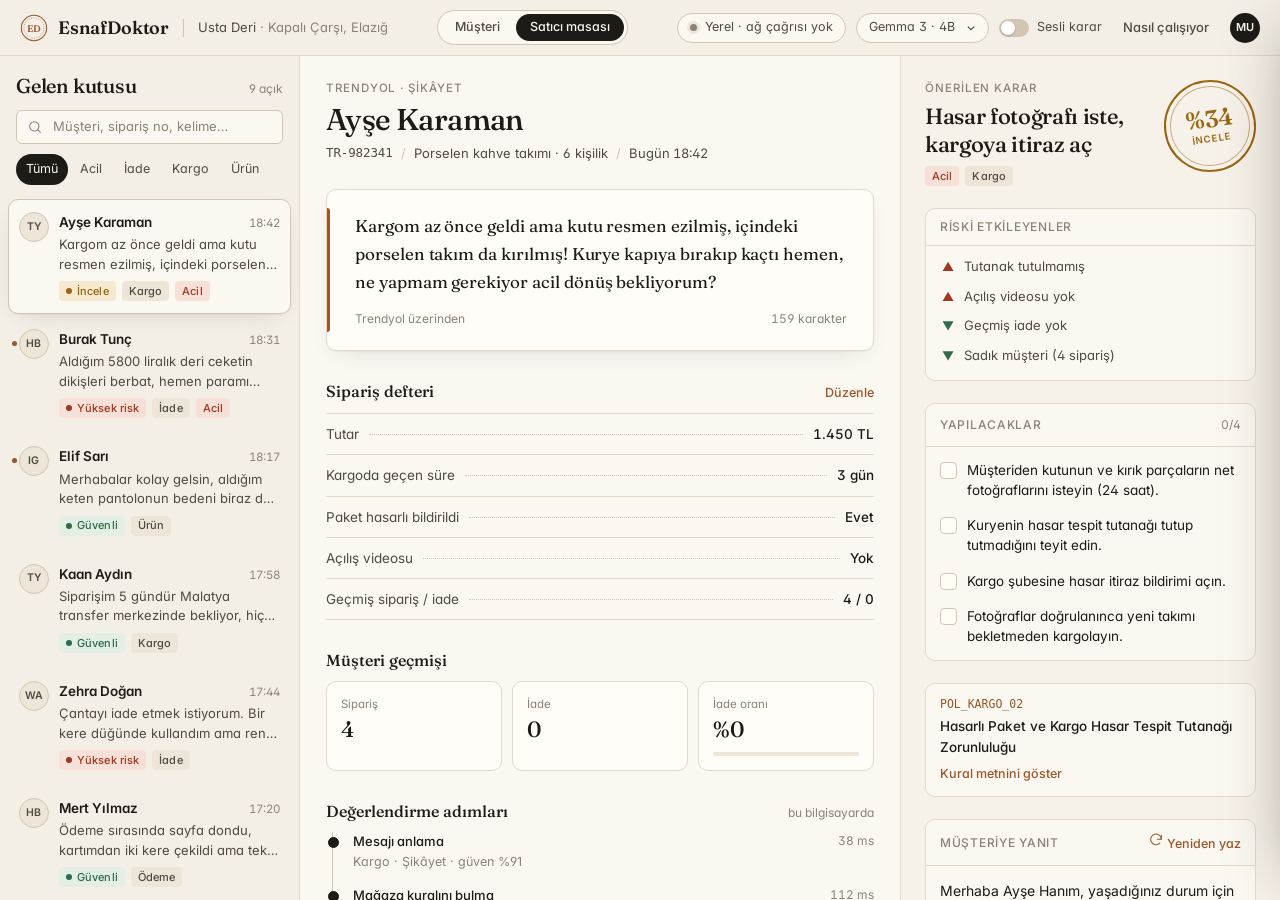
==== web/satici.html @ 16bcc296 "feat: replace Streamlit UI with HTML/CSS/JS customer page and seller desk - web/index.html: customer" ====
<!doctype html>
<html lang="tr">
<head>
  <meta charset="utf-8">
  <meta name="viewport" content="width=device-width, initial-scale=1">
  <title>EsnafDoktor · Satıcı masası</title>
  <meta name="description" content="Esnaf için çevrimdışı müşteri mesajı ve iade uyuşmazlığı masası.">
  <link rel="preconnect" href="https://fonts.googleapis.com">
  <link rel="preconnect" href="https://fonts.gstatic.com" crossorigin>
  <link href="https://fonts.googleapis.com/css2?family=Fraunces:opsz,wght@9..144,400;9..144,500;9..144,600&family=Inter:wght@400;500;600&display=swap" rel="stylesheet">
  <link rel="stylesheet" href="css/app.css">
</head>
<body>
  <header class="topbar">
    <div class="brand">
      <svg class="brand-mark" viewBox="0 0 32 32" aria-hidden="true">
        <circle cx="16" cy="16" r="14.5" fill="none" stroke="currentColor" stroke-width="1.2"/>
        <circle cx="16" cy="16" r="11.5" fill="none" stroke="currentColor" stroke-width=".6" stroke-dasharray="1.2 1.6"/>
        <text x="16" y="20.2" text-anchor="middle" font-family="Fraunces, Georgia, serif" font-size="11" font-weight="600" fill="currentColor">ED</text>
      </svg>
      <span class="brand-name">EsnafDoktor</span>
      <span class="brand-sep" aria-hidden="true"></span>
      <span class="shop-name">Usta Deri <span class="muted">· Kapalı Çarşı, Elazığ</span></span>
    </div>

    <nav class="view-switch" aria-label="Görünüm">
      <a href="index.html">Müşteri</a>
      <a href="satici.html" class="is-active" aria-current="page">Satıcı masası</a>
    </nav>

    <div class="topbar-right">
      <span class="status-chip" id="netStatus" title="Tüm işlem bu bilgisayarda yapılır">
        <span class="status-dot"></span><span id="netLabel">Yerel · ağ çağrısı yok</span>
      </span>

      <label class="model-select">
        <span class="sr-only">Model</span>
        <select id="modelSelect">
          <option value="gemma3:4b">Gemma 3 · 4B</option>
          <option value="qwen2.5:7b">Qwen 2.5 · 7B</option>
          <option value="llama3.2:3b">Llama 3.2 · 3B</option>
        </select>
      </label>

      <label class="switch" title="Her vakada kararı otomatik sesli oku">
        <input type="checkbox" id="autoSpeakSeller">
        <span class="switch-track"><span class="switch-thumb"></span></span>
        <span class="switch-label">Sesli karar</span>
      </label>

      <button class="btn btn-ghost" id="openHow" type="button">Nasıl çalışıyor</button>
      <span class="avatar" title="Mehmet Usta">MU</span>
    </div>
  </header>

  <main class="desk" id="desk">
    <!-- Gelen kutusu -->
    <section class="pane pane-queue" aria-label="Gelen kutusu">
      <div class="pane-head">
        <div class="pane-title-row">
          <h2 class="pane-title">Gelen kutusu</h2>
          <span class="count" id="openCount"></span>
        </div>
        <div class="search">
          <svg viewBox="0 0 24 24" class="ico" aria-hidden="true"><circle cx="11" cy="11" r="7"/><path d="m20 20-3.5-3.5"/></svg>
          <input id="search" type="search" placeholder="Müşteri, sipariş no, kelime…" autocomplete="off">
        </div>
        <div class="filters" role="tablist" id="filters">
          <button role="tab" data-filter="all" class="is-active">Tümü</button>
          <button role="tab" data-filter="acil">Acil</button>
          <button role="tab" data-filter="iade">İade</button>
          <button role="tab" data-filter="kargo">Kargo</button>
          <button role="tab" data-filter="urun">Ürün</button>
        </div>
      </div>
      <ul class="queue" id="queue"></ul>
    </section>

    <!-- Vaka -->
    <section class="pane pane-case" aria-label="Seçili mesaj" id="casePane"></section>

    <!-- Karar -->
    <aside class="pane pane-decision" aria-label="Karar önerisi" id="decisionPane"></aside>
  </main>

  <!-- Nasıl çalışıyor çekmecesi -->
  <div class="scrim" id="scrim" hidden></div>
  <aside class="drawer" id="howDrawer" aria-hidden="true" aria-label="Nasıl çalışıyor">
    <div class="drawer-head">
      <div>
        <p class="eyebrow">Teknik dosya</p>
        <h2 class="drawer-title">Nasıl çalışıyor</h2>
      </div>
      <button class="icon-btn" id="closeHow" type="button" aria-label="Kapat">
        <svg viewBox="0 0 24 24" class="ico"><path d="M6 6l12 12M18 6 6 18"/></svg>
      </button>
    </div>
    <div class="drawer-body" id="howBody"></div>
  </aside>

  <div class="toast" id="toast" role="status" aria-live="polite"></div>

  <script src="js/policies.js"></script>
  <script src="js/engine.js"></script>
  <script src="js/shared.js"></script>
  <script src="js/data.js"></script>
  <script src="js/app.js"></script>
</body>
</html>
---- web/css/app.css ----
/* EsnafDoktor — iş masası
   Görsel dil: sıcak kâğıt, mürekkep, tek konyak vurgusu. */

:root {
  --paper: #f4efe6;
  --paper-2: #ece5d8;
  --sheet: #fbf8f2;
  --sheet-2: #f7f2e9;
  --ink: #1d1b17;
  --ink-2: #4f4a42;
  --ink-3: #8a8377;
  --line: #e2d9c9;
  --line-2: #d2c6b2;
  --cognac: #9a5528;
  --cognac-soft: #f1e2d3;

  --safe: #2f6a49;
  --safe-soft: #e3eee4;
  --warn: #9a6512;
  --warn-soft: #f5e9cf;
  --risk: #a2361f;
  --risk-soft: #f6e0d8;

  --serif: "Fraunces", "Iowan Old Style", Georgia, serif;
  --sans: "Inter", "Segoe UI", system-ui, -apple-system, sans-serif;
  --mono: ui-monospace, "Cascadia Mono", "SF Mono", Consolas, monospace;

  --r: 10px;
  --r-sm: 6px;
  --shadow: 0 1px 0 rgba(29, 27, 23, .04), 0 8px 24px -12px rgba(29, 27, 23, .18);
}

* { box-sizing: border-box; }
html, body { height: 100%; }
body {
  margin: 0;
  background: var(--paper);
  color: var(--ink);
  font: 400 14px/1.5 var(--sans);
  -webkit-font-smoothing: antialiased;
  font-feature-settings: "cv11", "ss01";
  display: flex;
  flex-direction: column;
  overflow: hidden;
}
button, input, select, textarea { font: inherit; color: inherit; }
button { cursor: pointer; }
.sr-only { position: absolute; width: 1px; height: 1px; overflow: hidden; clip: rect(0 0 0 0); }
.muted { color: var(--ink-3); }
.ico { width: 16px; height: 16px; fill: none; stroke: currentColor; stroke-width: 1.6; stroke-linecap: round; stroke-linejoin: round; flex: none; }
.num { font-variant-numeric: tabular-nums; }
.mono { font-family: var(--mono); font-size: 12.5px; letter-spacing: -.01em; }
:focus-visible { outline: 2px solid var(--cognac); outline-offset: 2px; }

/* ---------- Üst çubuk ---------- */
.topbar {
  height: 56px;
  flex: none;
  display: flex;
  align-items: center;
  justify-content: space-between;
  padding: 0 20px;
  border-bottom: 1px solid var(--line);
  background: var(--paper);
}
.brand { display: flex; align-items: center; gap: 10px; min-width: 0; }
.brand-mark { width: 28px; height: 28px; color: var(--cognac); flex: none; }
.brand-name { font: 600 18px/1 var(--serif); letter-spacing: -.01em; }
.brand-sep { width: 1px; height: 18px; background: var(--line-2); margin: 0 4px; }
.shop-name { font-size: 13px; color: var(--ink-2); white-space: nowrap; overflow: hidden; text-overflow: ellipsis; }

.topbar-right { display: flex; align-items: center; gap: 10px; }
.status-chip {
  display: inline-flex; align-items: center; gap: 8px;
  height: 30px; padding: 0 12px;
  border: 1px solid var(--line-2); border-radius: 999px;
  font-size: 12.5px; color: var(--ink-2); background: var(--sheet);
}
.status-dot { width: 7px; height: 7px; border-radius: 50%; background: var(--safe); box-shadow: 0 0 0 3px var(--safe-soft); }
.status-chip.is-online .status-dot { background: var(--ink-3); box-shadow: 0 0 0 3px var(--paper-2); }

.model-select select {
  appearance: none;
  height: 30px; padding: 0 30px 0 12px;
  border: 1px solid var(--line-2); border-radius: 999px;
  background: var(--sheet) url("data:image/svg+xml,%3Csvg xmlns='http://www.w3.org/2000/svg' viewBox='0 0 24 24' fill='none' stroke='%234f4a42' stroke-width='2' stroke-linecap='round'%3E%3Cpath d='m7 10 5 5 5-5'/%3E%3C/svg%3E") no-repeat right 10px center / 14px;
  font-size: 12.5px; color: var(--ink-2);
}
.avatar {
  width: 30px; height: 30px; border-radius: 50%;
  display: grid; place-items: center;
  background: var(--ink); color: var(--sheet);
  font: 600 11px/1 var(--sans); letter-spacing: .02em;
}

/* ---------- Butonlar ---------- */
.btn {
  display: inline-flex; align-items: center; justify-content: center; gap: 8px;
  height: 34px; padding: 0 14px;
  border-radius: var(--r-sm);
  border: 1px solid transparent;
  font-weight: 500; font-size: 13px;
  transition: background .15s, border-color .15s, color .15s;
  white-space: nowrap;
}
.btn-primary { background: var(--ink); color: var(--sheet); }
.btn-primary:hover { background: #2d2a24; }
.btn-secondary { background: var(--sheet); border-color: var(--line-2); color: var(--ink); }
.btn-secondary:hover { border-color: var(--ink-3); }
.btn-ghost { background: transparent; color: var(--ink-2); height: 30px; padding: 0 10px; }
.btn-ghost:hover { color: var(--ink); background: var(--paper-2); }
.btn kbd, .kbd {
  font: 500 11px/1 var(--sans);
  padding: 3px 5px; border-radius: 4px;
  border: 1px solid currentColor; opacity: .55;
}
.icon-btn {
  width: 34px; height: 34px; display: grid; place-items: center;
  border-radius: var(--r-sm); border: 1px solid var(--line-2); background: var(--sheet);
  color: var(--ink-2);
}
.icon-btn:hover { color: var(--ink); border-color: var(--ink-3); }
.icon-btn.is-on { background: var(--ink); color: var(--sheet); border-color: var(--ink); }

/* ---------- Masa düzeni ---------- */
.desk {
  flex: 1;
  min-height: 0;
  display: grid;
  grid-template-columns: 340px minmax(0, 1fr) 420px;
}
.pane { min-height: 0; overflow: auto; }
.pane-queue { border-right: 1px solid var(--line); display: flex; flex-direction: column; overflow: hidden; }
.pane-case { background: var(--sheet); }
.pane-decision { border-left: 1px solid var(--line); background: var(--sheet-2); }

/* ---------- Gelen kutusu ---------- */
.pane-head { padding: 18px 16px 10px; flex: none; }
.pane-title-row { display: flex; align-items: baseline; justify-content: space-between; margin-bottom: 12px; }
.pane-title { margin: 0; font: 500 20px/1.2 var(--serif); letter-spacing: -.01em; }
.count { font-size: 12px; color: var(--ink-3); }

.search {
  display: flex; align-items: center; gap: 8px;
  height: 34px; padding: 0 10px;
  border: 1px solid var(--line-2); border-radius: var(--r-sm);
  background: var(--sheet); color: var(--ink-3);
}
.search:focus-within { border-color: var(--ink-3); }
.search input { flex: 1; min-width: 0; border: 0; background: none; outline: none; font-size: 13px; color: var(--ink); }
.search input::placeholder { color: var(--ink-3); }

.filters { display: flex; gap: 2px; margin-top: 10px; overflow-x: auto; scrollbar-width: none; }
.filters button {
  border: 0; background: none;
  padding: 6px 10px; border-radius: 999px;
  font-size: 12.5px; color: var(--ink-2);
}
.filters button:hover { background: var(--paper-2); }
.filters button.is-active { background: var(--ink); color: var(--sheet); }

.queue { list-style: none; margin: 0; padding: 4px 8px 16px; overflow: auto; flex: 1; }
.q-item {
  position: relative;
  display: grid;
  grid-template-columns: 30px 1fr;
  gap: 10px;
  padding: 12px 10px 12px 10px;
  border-radius: var(--r);
  cursor: pointer;
  border: 1px solid transparent;
}
.q-item + .q-item { margin-top: 2px; }
.q-item:hover { background: var(--paper-2); }
.q-item.is-selected { background: var(--sheet); border-color: var(--line-2); box-shadow: var(--shadow); }
.q-item.is-done { opacity: .5; }
.src {
  width: 30px; height: 30px; border-radius: 50%;
  display: grid; place-items: center;
  font: 600 10.5px/1 var(--sans); letter-spacing: .03em;
  color: var(--ink-2); background: var(--paper-2); border: 1px solid var(--line-2);
}
.q-top { display: flex; align-items: baseline; gap: 8px; }
.q-name { font-weight: 600; font-size: 13.5px; flex: 1; min-width: 0; white-space: nowrap; overflow: hidden; text-overflow: ellipsis; }
.q-time { font-size: 11.5px; color: var(--ink-3); }
.q-preview {
  margin: 3px 0 7px; font-size: 13px; color: var(--ink-2);
  display: -webkit-box; -webkit-line-clamp: 2; -webkit-box-orient: vertical; overflow: hidden;
}
.q-meta { display: flex; align-items: center; gap: 6px; flex-wrap: wrap; }
.unread-dot { position: absolute; left: 3px; top: 24px; width: 5px; height: 5px; border-radius: 50%; background: var(--cognac); }

.tag {
  display: inline-flex; align-items: center; gap: 5px;
  height: 20px; padding: 0 7px; border-radius: 4px;
  font-size: 11px; font-weight: 500; letter-spacing: .01em;
  background: var(--paper-2); color: var(--ink-2);
}
.tag .dot { width: 6px; height: 6px; border-radius: 50%; background: currentColor; }
.tag.green { background: var(--safe-soft); color: var(--safe); }
.tag.yellow { background: var(--warn-soft); color: var(--warn); }
.tag.red { background: var(--risk-soft); color: var(--risk); }
.tag.done { background: transparent; border: 1px solid var(--line-2); color: var(--ink-3); }

.empty-q { padding: 30px 16px; text-align: center; color: var(--ink-3); font-size: 13px; }

/* ---------- Vaka ---------- */
.case { max-width: 720px; margin: 0 auto; padding: 28px 36px 48px; }
.back { display: none; }
.case-head { display: flex; align-items: flex-start; justify-content: space-between; gap: 16px; }
.eyebrow { margin: 0 0 6px; font-size: 11.5px; letter-spacing: .08em; text-transform: uppercase; color: var(--ink-3); font-weight: 500; }
.case-name { margin: 0; font: 500 30px/1.15 var(--serif); letter-spacing: -.02em; }
.case-sub { margin-top: 6px; color: var(--ink-2); font-size: 13px; display: flex; gap: 8px; flex-wrap: wrap; align-items: center; }
.case-sub .sep { color: var(--line-2); }

.letter {
  position: relative;
  margin: 26px 0 30px;
  padding: 22px 26px 22px 28px;
  background: #fffdf8;
  border: 1px solid var(--line);
  border-radius: var(--r);
  box-shadow: var(--shadow);
}
.letter::before {
  content: "";
  position: absolute; left: 0; top: 18px; bottom: 18px;
  width: 3px; border-radius: 0 3px 3px 0; background: var(--cognac);
}
.letter p { margin: 0; font: 400 17px/1.65 var(--serif); color: var(--ink); letter-spacing: -.003em; }
.letter-foot { margin-top: 14px; display: flex; justify-content: space-between; font-size: 12px; color: var(--ink-3); }

.section-h { display: flex; align-items: baseline; justify-content: space-between; margin: 0 0 10px; }
.section-h h3 { margin: 0; font: 500 16px/1.3 var(--serif); }
.link-btn { border: 0; background: none; padding: 0; font-size: 12.5px; color: var(--cognac); font-weight: 500; }
.link-btn:hover { text-decoration: underline; text-underline-offset: 3px; }

/* Sipariş defteri: noktalı çizgili satırlar */
.ledger { margin: 0 0 30px; border-top: 1px solid var(--line); }
.ledger-row { display: flex; align-items: baseline; gap: 10px; padding: 10px 0; border-bottom: 1px solid var(--line); font-size: 13.5px; }
.ledger-row dt { color: var(--ink-2); white-space: nowrap; }
.ledger-row .leader { flex: 1; border-bottom: 1px dotted var(--line-2); transform: translateY(-4px); min-width: 20px; }
.ledger-row dd { margin: 0; font-weight: 500; text-align: right; }
.ledger-row dd input[type="number"], .ledger-row dd input[type="text"] {
  width: 120px; height: 28px; padding: 0 8px; text-align: right;
  border: 1px solid var(--line-2); border-radius: 5px; background: #fffdf8;
}
.ledger-row dd input:focus { outline: none; border-color: var(--cognac); }
.yn { display: inline-flex; border: 1px solid var(--line-2); border-radius: 5px; overflow: hidden; }
.yn button { border: 0; background: #fffdf8; padding: 3px 10px; font-size: 12.5px; color: var(--ink-2); }
.yn button.is-on { background: var(--ink); color: var(--sheet); }

.history { display: grid; grid-template-columns: repeat(3, 1fr); gap: 10px; margin-bottom: 30px; }
.stat { padding: 14px; border: 1px solid var(--line); border-radius: var(--r); background: #fffdf8; }
.stat-label { font-size: 11.5px; color: var(--ink-3); }
.stat-value { margin-top: 4px; font: 500 22px/1.1 var(--serif); }
.bar { margin-top: 10px; height: 4px; border-radius: 4px; background: var(--paper-2); overflow: hidden; }
.bar span { display: block; height: 100%; background: var(--ink-2); border-radius: 4px; }

/* Analiz izi */
.trace { list-style: none; margin: 0; padding: 0; border-left: 1px solid var(--line-2); margin-left: 6px; }
.trace li { position: relative; padding: 0 0 14px 20px; font-size: 13px; color: var(--ink-2); }
.trace li:last-child { padding-bottom: 0; }
.trace li::before {
  content: ""; position: absolute; left: -5px; top: 5px;
  width: 9px; height: 9px; border-radius: 50%;
  background: var(--sheet); border: 1.5px solid var(--line-2);
  transition: background .2s, border-color .2s;
}
.trace li.is-done::before { background: var(--ink); border-color: var(--ink); }
.trace li.is-run::before { border-color: var(--cognac); background: var(--cognac-soft); }
.trace .t-row { display: flex; justify-content: space-between; gap: 12px; }
.trace .t-name { color: var(--ink); font-weight: 500; }
.trace .t-ms { color: var(--ink-3); font-size: 12px; }
.trace .t-detail { margin-top: 2px; color: var(--ink-3); font-size: 12.5px; }
.trace li.is-pending .t-name, .trace li.is-pending .t-detail { color: var(--ink-3); }

/* ---------- Karar paneli ---------- */
.decision { padding: 24px 24px 32px; display: flex; flex-direction: column; gap: 22px; }
.decision.is-loading .reveal { opacity: .25; filter: blur(1px); pointer-events: none; }
.reveal { transition: opacity .35s, filter .35s; }

.verdict { display: flex; align-items: flex-start; justify-content: space-between; gap: 16px; }
.verdict-title { margin: 0; font: 500 22px/1.25 var(--serif); letter-spacing: -.015em; }
.verdict-meta { margin-top: 8px; display: flex; gap: 6px; flex-wrap: wrap; }

/* Kaşe */
.stamp {
  flex: none;
  width: 92px; height: 92px; border-radius: 50%;
  display: grid; place-items: center; text-align: center;
  border: 2px solid currentColor;
  transform: rotate(-8deg);
  position: relative;
  color: var(--safe);
}
.stamp::after { content: ""; position: absolute; inset: 4px; border-radius: 50%; border: 1px solid currentColor; opacity: .5; }
.stamp-score { font: 600 24px/1 var(--serif); }
.stamp-label { margin-top: 3px; font: 600 9.5px/1.15 var(--sans); letter-spacing: .1em; text-transform: uppercase; }
.stamp.yellow { color: var(--warn); }
.stamp.red { color: var(--risk); }
.stamp.pop { animation: stamp .45s cubic-bezier(.2, 1.4, .4, 1); }
@keyframes stamp { from { transform: rotate(-8deg) scale(1.35); opacity: 0; } to { transform: rotate(-8deg) scale(1); opacity: 1; } }

.card { background: var(--sheet); border: 1px solid var(--line); border-radius: var(--r); }
.card-h { display: flex; justify-content: space-between; align-items: center; padding: 12px 14px; border-bottom: 1px solid var(--line); }
.card-h h4 { margin: 0; font: 500 12px/1 var(--sans); letter-spacing: .06em; text-transform: uppercase; color: var(--ink-3); }

.drivers { list-style: none; margin: 0; padding: 6px 14px 10px; }
.drivers li { display: flex; align-items: center; gap: 8px; padding: 5px 0; font-size: 13px; color: var(--ink-2); }
.drivers .arrow { width: 16px; font-size: 12px; text-align: center; }
.drivers .up { color: var(--risk); }
.drivers .down { color: var(--safe); }

.checklist { list-style: none; margin: 0; padding: 6px 6px; counter-reset: step; }
.checklist li { counter-increment: step; }
.checklist label { display: flex; gap: 10px; padding: 8px; border-radius: var(--r-sm); cursor: pointer; font-size: 13.5px; line-height: 1.45; }
.checklist label:hover { background: var(--sheet-2); }
.checklist input { appearance: none; flex: none; margin: 1px 0 0; width: 17px; height: 17px; border: 1.5px solid var(--line-2); border-radius: 4px; background: #fffdf8; display: grid; place-items: center; cursor: pointer; }
.checklist input:checked { background: var(--ink); border-color: var(--ink); }
.checklist input:checked::after { content: ""; width: 9px; height: 5px; border: 2px solid var(--sheet); border-top: 0; border-right: 0; transform: rotate(-45deg) translate(1px, -1px); }
.checklist input:checked + span { color: var(--ink-3); text-decoration: line-through; text-decoration-color: var(--line-2); }
.progress { font-size: 12px; color: var(--ink-3); }

.rule { padding: 12px 14px; }
.rule-id { font-family: var(--mono); font-size: 11.5px; color: var(--cognac); }
.rule-title { margin-top: 3px; font-weight: 500; font-size: 13.5px; }
.rule-text { margin: 10px 0 0; padding: 10px 12px; border-left: 2px solid var(--line-2); font: 400 13.5px/1.6 var(--serif); color: var(--ink-2); background: var(--sheet-2); border-radius: 0 6px 6px 0; }
.rule-text[hidden] { display: none; }

.reply-wrap { padding: 0; }
.reply {
  display: block; width: 100%;
  min-height: 210px; resize: vertical;
  padding: 14px; border: 0; background: transparent;
  font: 400 14px/1.6 var(--sans); color: var(--ink);
  outline: none;
}
.reply-foot { display: flex; align-items: center; justify-content: space-between; gap: 8px; padding: 10px 10px 10px 14px; border-top: 1px solid var(--line); }
.reply-foot .hint { font-size: 12px; color: var(--ink-3); }
.reply-actions { display: flex; gap: 6px; }

.decide { display: flex; gap: 8px; }
.decide .btn-primary { flex: 1; height: 42px; font-size: 14px; }
.decide .btn-secondary { height: 42px; }
.disclaimer { margin: -10px 0 0; font-size: 12px; color: var(--ink-3); text-align: center; }

.tone { display: inline-flex; border: 1px solid var(--line-2); border-radius: 999px; padding: 2px; }
.tone button { border: 0; background: none; padding: 3px 10px; border-radius: 999px; font-size: 12px; color: var(--ink-2); }
.tone button.is-on { background: var(--ink); color: var(--sheet); }

/* Bitti ekranı */
.all-done { height: 100%; display: grid; place-items: center; text-align: center; padding: 40px; color: var(--ink-2); }
.all-done h2 { font: 500 26px/1.2 var(--serif); color: var(--ink); margin: 14px 0 6px; }

/* ---------- Çekmece ---------- */
.scrim { position: fixed; inset: 0; background: rgba(29, 27, 23, .28); z-index: 20; animation: fade .2s; }
@keyframes fade { from { opacity: 0; } }
.drawer {
  position: fixed; top: 0; right: 0; bottom: 0; z-index: 21;
  width: min(560px, 100vw);
  background: var(--sheet);
  border-left: 1px solid var(--line-2);
  box-shadow: -20px 0 60px -30px rgba(29, 27, 23, .4);
  transform: translateX(100%);
  transition: transform .3s cubic-bezier(.2, .8, .2, 1);
  display: flex; flex-direction: column;
}
.drawer.is-open { transform: none; }
.drawer-head { display: flex; justify-content: space-between; align-items: flex-start; padding: 24px 28px 18px; border-bottom: 1px solid var(--line); }
.drawer-title { margin: 0; font: 500 26px/1.15 var(--serif); letter-spacing: -.02em; }
.drawer-body { flex: 1; overflow: auto; padding: 24px 28px 40px; }
.drawer-body h3 { font: 500 17px/1.3 var(--serif); margin: 28px 0 12px; }
.drawer-body h3:first-child { margin-top: 0; }
.drawer-body p { color: var(--ink-2); margin: 0 0 12px; }

.pipeline { list-style: none; padding: 0; margin: 0; counter-reset: p; }
.pipeline li { counter-increment: p; display: grid; grid-template-columns: 28px 1fr auto; gap: 12px; padding: 12px 0; border-bottom: 1px solid var(--line); }
.pipeline li::before { content: counter(p, decimal-leading-zero); font: 500 12px/1.6 var(--mono); color: var(--cognac); }
.pipeline .p-name { font-weight: 500; }
.pipeline .p-desc { font-size: 12.5px; color: var(--ink-3); margin-top: 2px; }
.pipeline .p-model { font: 12px/1.6 var(--mono); color: var(--ink-2); text-align: right; }

.compare { width: 100%; border-collapse: collapse; font-size: 13px; }
.compare th, .compare td { text-align: left; padding: 10px 8px; border-bottom: 1px solid var(--line); vertical-align: top; }
.compare th { font-weight: 500; font-size: 11.5px; letter-spacing: .06em; text-transform: uppercase; color: var(--ink-3); }
.compare td:first-child { color: var(--ink-2); }
.compare td:last-child { font-weight: 500; }

.figures { display: grid; grid-template-columns: repeat(3, 1fr); gap: 10px; }
.figure { padding: 14px; border: 1px solid var(--line); border-radius: var(--r); background: #fffdf8; }
.figure b { display: block; font: 500 24px/1.1 var(--serif); }
.figure span { font-size: 12px; color: var(--ink-3); }

/* ---------- Bildirim ---------- */
.toast {
  position: fixed; left: 50%; bottom: 24px; z-index: 30;
  transform: translate(-50%, 20px); opacity: 0; pointer-events: none;
  background: var(--ink); color: var(--sheet);
  padding: 10px 16px; border-radius: 8px; font-size: 13px;
  transition: opacity .2s, transform .2s;
  box-shadow: 0 10px 30px -10px rgba(0, 0, 0, .4);
}
.toast.is-on { opacity: 1; transform: translate(-50%, 0); }

/* ---------- Duyarlı ---------- */
@media (max-width: 1280px) {
  .desk { grid-template-columns: 300px minmax(0, 1fr) 380px; }
  .case { padding: 24px 26px 40px; }
}
@media (max-width: 1080px) {
  body { overflow: auto; }
  .desk { grid-template-columns: 300px minmax(0, 1fr); }
  .pane-case { overflow: visible; }
  .pane-decision { grid-column: 2; border-left: 0; border-top: 1px solid var(--line); overflow: visible; }
  .desk { grid-template-rows: auto auto; overflow: auto; }
  .pane-queue { grid-row: 1 / span 2; position: sticky; top: 0; max-height: calc(100vh - 56px); }
  .decision { max-width: 720px; margin: 0 auto; padding: 24px 26px 40px; }
}
@media (max-width: 760px) {
  .topbar { padding: 0 16px; }
  .shop-name, .brand-sep, .model-select, #openHow { display: none; }
  .status-chip #netLabel { display: none; }
  .status-chip { padding: 0 10px; }
  .desk { display: block; }
  .pane-queue { position: static; max-height: none; border-right: 0; overflow: visible; }
  .queue { overflow: visible; }
  .pane-case, .pane-decision { display: none; }
  body.has-case .pane-queue { display: none; }
  body.has-case .pane-case, body.has-case .pane-decision { display: block; }
  .back { display: inline-flex; margin: -6px 0 16px -10px; }
  .case, .decision { padding-left: 16px; padding-right: 16px; }
  .case-name { font-size: 25px; }
  .history { grid-template-columns: 1fr 1fr; }
  .history .stat:last-child { grid-column: span 2; }
  .ledger-row dd input[type="number"], .ledger-row dd input[type="text"] { width: 96px; }
  .figures { grid-template-columns: 1fr; }
  .stamp { width: 80px; height: 80px; }
  .decide { flex-direction: column; }
}

/* =========================================================
   Görünüm geçişi (iki sayfada ortak)
   ========================================================= */
.view-switch {
  display: inline-flex; padding: 3px; gap: 2px;
  border: 1px solid var(--line-2); border-radius: 999px; background: var(--sheet);
}
.view-switch a {
  padding: 4px 14px; border-radius: 999px;
  font-size: 12.5px; font-weight: 500; color: var(--ink-2); text-decoration: none;
}
.view-switch a:hover { color: var(--ink); }
.view-switch a.is-active { background: var(--ink); color: var(--sheet); }

/* =========================================================
   Müşteri sayfası
   ========================================================= */
.store {
  flex: 1; min-height: 0;
  display: grid;
  grid-template-columns: minmax(340px, 440px) minmax(0, 1fr);
}
.store-side { overflow: auto; padding: 22px 28px 40px; border-right: 1px solid var(--line); }
.crumbs { display: flex; gap: 6px; font-size: 12px; color: var(--ink-2); margin-bottom: 14px; }

.product-visual {
  aspect-ratio: 6 / 5;
  border-radius: var(--r);
  background: radial-gradient(120% 90% at 50% 20%, #fbf6ee 0%, #efe4d3 100%);
  border: 1px solid var(--line);
  display: grid; place-items: center;
}
.product-visual svg { width: 62%; height: auto; filter: drop-shadow(0 14px 18px rgba(80, 40, 10, .18)); }
.product-info { padding: 16px 2px 0; }
.product-name { margin: 0; font: 500 26px/1.15 var(--serif); letter-spacing: -.02em; }
.product-sub { margin: 4px 0 0; color: var(--ink-2); font-size: 13px; }
.product-row { display: flex; align-items: baseline; justify-content: space-between; gap: 12px; margin-top: 12px; flex-wrap: wrap; }
.price { font: 500 22px/1 var(--serif); }
.rating { font-size: 12.5px; }
.stars { color: var(--cognac); letter-spacing: 1px; }
.stars.sm { font-size: 11.5px; }

.seller-line { display: flex; align-items: center; gap: 10px; margin-top: 16px; padding-top: 14px; border-top: 1px solid var(--line); }
.seller-mark {
  width: 32px; height: 32px; border-radius: 50%; flex: none;
  display: grid; place-items: center;
  background: var(--cognac); color: #fbf3ea;
  font: 600 11px/1 var(--serif); letter-spacing: .04em;
}
.seller-mark.lg { width: 40px; height: 40px; font-size: 13px; }
.seller-mark.sm { width: 26px; height: 26px; font-size: 9.5px; }
.seller-name { font-weight: 600; font-size: 13.5px; }
.seller-meta { font-size: 12px; }

.side-block { margin-top: 28px; }

.orders { display: flex; flex-direction: column; gap: 6px; }
.order {
  display: grid; grid-template-columns: 16px 1fr auto; align-items: center; gap: 12px;
  width: 100%; text-align: left;
  padding: 11px 12px; border-radius: var(--r);
  border: 1px solid var(--line); background: #fffdf8;
}
.order:hover { border-color: var(--line-2); }
.order.is-on { border-color: var(--ink); box-shadow: inset 0 0 0 .5px var(--ink); }
.order-radio { width: 16px; height: 16px; border-radius: 50%; border: 1.5px solid var(--line-2); display: grid; place-items: center; }
.order.is-on .order-radio { border-color: var(--ink); }
.order.is-on .order-radio::after { content: ""; width: 8px; height: 8px; border-radius: 50%; background: var(--ink); }
.order-body { display: flex; flex-direction: column; min-width: 0; }
.order-name { font-weight: 500; font-size: 13.5px; white-space: nowrap; overflow: hidden; text-overflow: ellipsis; }
.order-meta { font-size: 12px; color: var(--ink-3); }
.order-amt { font-size: 13px; font-weight: 500; }

.reviews { list-style: none; margin: 0; padding: 0; border-top: 1px solid var(--line); }
.review { padding: 14px 0; border-bottom: 1px solid var(--line); }
.review.is-fresh { animation: fresh 1.6s ease-out; }
@keyframes fresh { from { background: var(--cognac-soft); } to { background: transparent; } }
.review-top { display: flex; align-items: center; gap: 8px; }
.review-name { font-weight: 600; font-size: 13px; }
.review-when { margin-left: auto; font-size: 11.5px; }
.review-text { margin: 6px 0 0; font-size: 13.5px; color: var(--ink); }
.review-reply { margin-top: 10px; padding: 10px 12px; border-left: 2px solid var(--cognac); background: var(--sheet-2); border-radius: 0 6px 6px 0; font-size: 13px; color: var(--ink-2); }
.review-reply-h { display: block; font-size: 11px; letter-spacing: .06em; text-transform: uppercase; color: var(--ink-3); margin-bottom: 3px; font-weight: 500; }

/* ---------- Sohbet ---------- */
.convo { display: flex; flex-direction: column; min-height: 0; background: var(--sheet); }
.convo-head { display: flex; align-items: center; gap: 12px; padding: 14px 28px; border-bottom: 1px solid var(--line); flex: none; }
.convo-who { flex: 1; min-width: 0; }
.convo-name { font: 500 17px/1.2 var(--serif); }
.convo-sub { font-size: 12.5px; color: var(--ink-2); display: flex; align-items: center; gap: 6px; }
.live-dot { width: 7px; height: 7px; border-radius: 50%; background: var(--safe); }
.convo-tools { display: flex; align-items: center; gap: 16px; }

.switch { display: inline-flex; align-items: center; gap: 8px; cursor: pointer; font-size: 12.5px; color: var(--ink-2); }
.switch input { position: absolute; opacity: 0; pointer-events: none; }
.switch-track { width: 30px; height: 18px; border-radius: 999px; background: var(--line-2); position: relative; transition: background .2s; flex: none; }
.switch-thumb { position: absolute; top: 2px; left: 2px; width: 14px; height: 14px; border-radius: 50%; background: #fff; transition: transform .2s; box-shadow: 0 1px 2px rgba(0,0,0,.2); }
.switch input:checked + .switch-track { background: var(--ink); }
.switch input:checked + .switch-track .switch-thumb { transform: translateX(12px); }
.switch input:focus-visible + .switch-track { outline: 2px solid var(--cognac); outline-offset: 2px; }

.thread { flex: 1; min-height: 0; overflow: auto; padding: 18px 28px 10px; display: flex; flex-direction: column; gap: 14px; }
.thread > * { max-width: 760px; width: 100%; margin-left: auto; margin-right: auto; }
.day-mark { display: flex; align-items: center; gap: 10px; color: var(--ink-3); font-size: 11.5px; }
.day-mark::before, .day-mark::after { content: ""; flex: 1; height: 1px; background: var(--line); }

.msg { display: flex; gap: 10px; align-items: flex-end; animation: msgIn .25s ease-out; }
@keyframes msgIn { from { opacity: 0; transform: translateY(6px); } }
.msg-col { display: flex; flex-direction: column; gap: 6px; max-width: min(560px, 82%); }
.msg-me { justify-content: flex-end; }
.msg-me .msg-col { align-items: flex-end; }
.bubble { padding: 11px 15px; border-radius: 14px; font-size: 14.5px; line-height: 1.55; white-space: pre-wrap; }
.msg-shop .bubble { background: #fffdf8; border: 1px solid var(--line); border-bottom-left-radius: 4px; color: var(--ink); }
.msg-me .bubble { background: var(--ink); color: #f6f1e8; border-bottom-right-radius: 4px; }
.msg-foot { font-size: 11.5px; color: var(--ink-3); display: flex; gap: 6px; flex-wrap: wrap; align-items: center; }
.msg-foot .sep { color: var(--line-2); }
.msg-kind { font-size: 11.5px; color: var(--ink-3); }
.listen { border: 0; background: none; padding: 0; color: var(--cognac); font-size: 11.5px; font-weight: 500; display: inline-flex; align-items: center; gap: 4px; }
.listen .ico { width: 13px; height: 13px; }
.listen:hover { text-decoration: underline; text-underline-offset: 3px; }

.analysis { display: flex; flex-wrap: wrap; justify-content: flex-end; gap: 4px; }
.analysis[hidden] { display: none; }
.an-chip { font-size: 11px; padding: 2px 7px; border-radius: 4px; background: var(--paper-2); color: var(--ink-2); font-weight: 500; }
.an-chip.green { background: var(--safe-soft); color: var(--safe); }
.an-chip.yellow { background: var(--warn-soft); color: var(--warn); }
.an-chip.red { background: var(--risk-soft); color: var(--risk); }
.an-rule { font-size: 11px; padding: 2px 6px; color: var(--cognac); border: 1px solid var(--cognac-soft); border-radius: 4px; }

.typing { display: inline-flex; gap: 4px; align-items: center; padding: 14px 16px; }
.typing span { width: 6px; height: 6px; border-radius: 50%; background: var(--ink-3); animation: blink 1.1s infinite; }
.typing span:nth-child(2) { animation-delay: .15s; }
.typing span:nth-child(3) { animation-delay: .3s; }
@keyframes blink { 0%, 80%, 100% { opacity: .25; } 40% { opacity: 1; } }

.handoff { display: flex; align-items: center; justify-content: center; gap: 8px; font-size: 12px; color: var(--ink-2); }
.handoff span:last-child { padding: 5px 12px; border: 1px dashed var(--line-2); border-radius: 999px; background: var(--sheet-2); }
.handoff-dot { width: 7px; height: 7px; border-radius: 50%; background: var(--cognac); }

.suggestions { flex: none; display: flex; gap: 6px; padding: 6px 28px 10px; overflow-x: auto; scrollbar-width: none; }
.suggestions button {
  flex: none; padding: 7px 12px; border-radius: 999px;
  border: 1px solid var(--line-2); background: #fffdf8;
  font-size: 12.5px; color: var(--ink-2);
}
.suggestions button:hover { border-color: var(--ink-3); color: var(--ink); }

.composer { flex: none; padding: 0 28px 16px; }
.composer > * { max-width: 760px; margin-left: auto; margin-right: auto; }
.composer-top { display: flex; align-items: center; gap: 12px; margin-bottom: 8px; flex-wrap: wrap; }
.composer-ctx { margin-left: auto; font-size: 12px; color: var(--ink-3); }
.seg { display: inline-flex; border: 1px solid var(--line-2); border-radius: 999px; padding: 2px; background: #fffdf8; }
.seg button { border: 0; background: none; padding: 4px 12px; border-radius: 999px; font-size: 12.5px; color: var(--ink-2); }
.seg button.is-on { background: var(--ink); color: var(--sheet); }
.star-input { display: inline-flex; align-items: center; gap: 8px; font-size: 12.5px; }
.star-input[hidden] { display: none; }
.star-btns button { border: 0; background: none; padding: 0 1px; font-size: 19px; line-height: 1; color: var(--line-2); }
.star-btns button.is-on { color: var(--cognac); }
.star-btns button:hover { color: var(--cognac); }

.composer-box {
  display: flex; align-items: flex-end; gap: 8px;
  padding: 8px 8px 8px 14px;
  border: 1px solid var(--line-2); border-radius: 14px; background: #fffdf8;
  box-shadow: var(--shadow);
}
.composer-box:focus-within { border-color: var(--ink-3); }
.composer-box textarea {
  flex: 1; min-width: 0; resize: none; border: 0; outline: none; background: none;
  font: 400 14.5px/1.5 var(--sans); padding: 6px 0; max-height: 160px;
}
.composer-box .send { height: 34px; }
.composer-box .send:disabled { opacity: .5; cursor: default; }
.mic.is-on { background: var(--risk); border-color: var(--risk); color: #fff; animation: pulse 1.2s infinite; }
@keyframes pulse { 0%, 100% { box-shadow: 0 0 0 0 rgba(162, 54, 31, .35); } 50% { box-shadow: 0 0 0 6px rgba(162, 54, 31, 0); } }
.composer-note { margin: 8px auto 0; font-size: 11.5px; color: var(--ink-3); text-align: center; }

/* Satıcı masası: otomatik yanıtlanan site mesajları */
.tag.auto { background: transparent; border: 1px solid var(--line-2); color: var(--ink-2); }
.sent-note { font-size: 12px; color: var(--ink-3); padding: 10px 14px; border-top: 1px solid var(--line); }

@media (max-width: 1080px) {
  .page-store { overflow: auto; }
  .store { display: flex; flex-direction: column-reverse; }
  .store-side { border-right: 0; border-top: 1px solid var(--line); overflow: visible; }
  .convo { height: calc(100vh - 56px); }
  .product { display: grid; grid-template-columns: 160px 1fr; gap: 16px; align-items: start; }
  .product-info { padding-top: 0; }
}
@media (max-width: 760px) {
  .topbar { position: sticky; top: 0; z-index: 10; gap: 10px; }
  .brand-name { display: none; }
  .view-switch a { padding: 4px 10px; white-space: nowrap; }
  .chip-label { display: none; }
  .convo-head, .thread, .suggestions, .composer { padding-left: 16px; padding-right: 16px; }
  .switch-label { display: none; }
  .store-side { padding: 20px 16px 32px; }
  .product { grid-template-columns: 1fr; }
  .composer-ctx { display: none; }
  .msg-col { max-width: 88%; }
}

@media (prefers-reduced-motion: reduce) {
  *, *::before, *::after { animation: none !important; transition: none !important; }
}
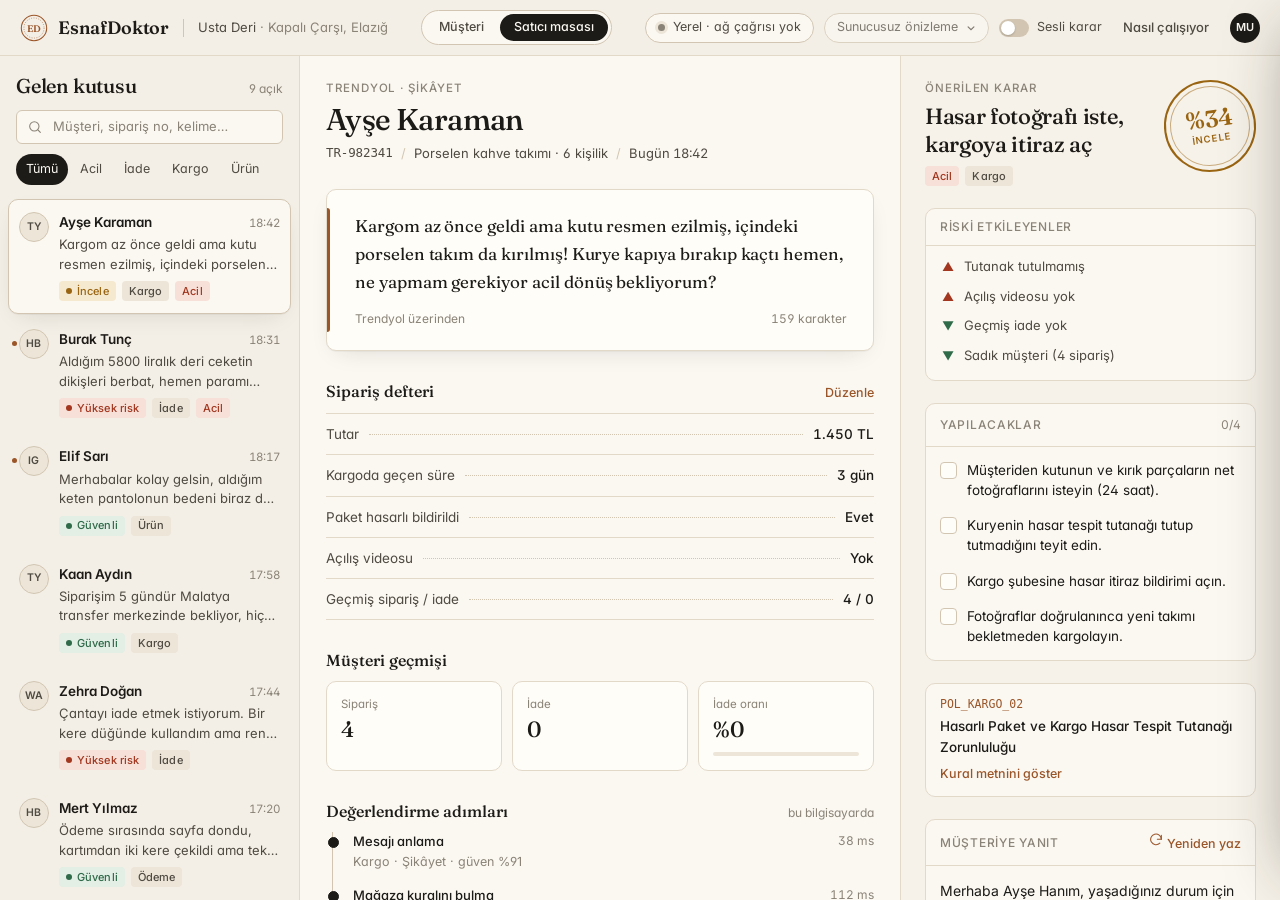
==== commit fd0812cc: "feat: connect web UI to the local pipeline via FastAPI - server.py: serves web/ and exposes /api/hea" ====
--- a/web/satici.html
+++ b/web/satici.html
@@ -36,9 +36,7 @@
       <label class="model-select">
         <span class="sr-only">Model</span>
         <select id="modelSelect">
-          <option value="gemma3:4b">Gemma 3 · 4B</option>
-          <option value="qwen2.5:7b">Qwen 2.5 · 7B</option>
-          <option value="llama3.2:3b">Llama 3.2 · 3B</option>
+          <option value="">Model…</option>
         </select>
       </label>
 
@@ -103,6 +101,7 @@
   <script src="js/policies.js"></script>
   <script src="js/engine.js"></script>
   <script src="js/shared.js"></script>
+  <script src="js/api.js"></script>
   <script src="js/data.js"></script>
   <script src="js/app.js"></script>
 </body>
